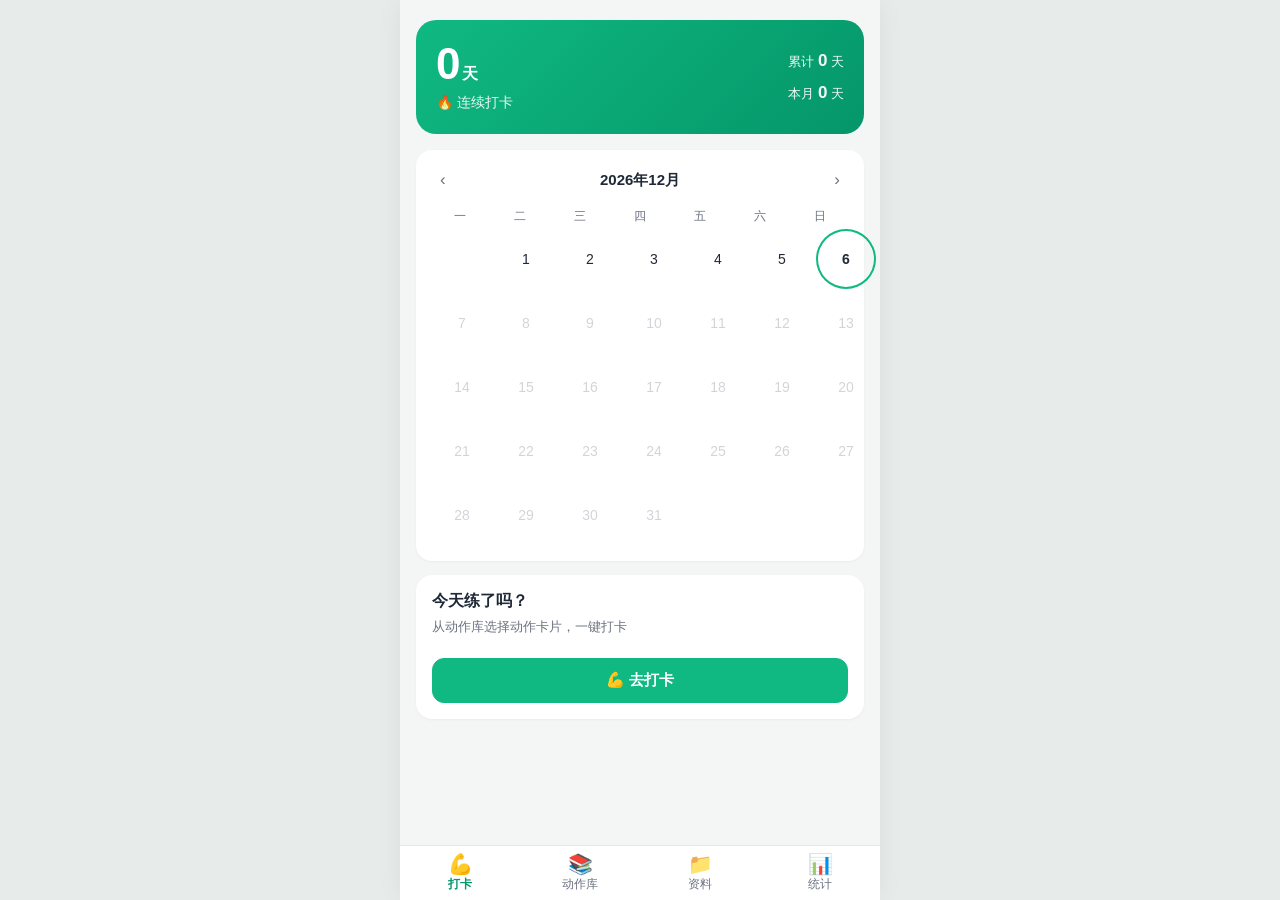
==== index.html @ fec84cb9 "Add files via upload" ====
<!DOCTYPE html>
<html lang="zh-CN">
<head>
<meta charset="UTF-8">
<meta name="viewport" content="width=device-width, initial-scale=1, viewport-fit=cover">
<title>健身打卡</title>
<meta name="description" content="自用健身打卡小程序：每日打卡 + 动作库">
<meta name="theme-color" content="#10b981">
<link rel="manifest" href="manifest.json">
<link rel="icon" href="icons/icon-192.png" type="image/png">
<link rel="apple-touch-icon" href="icons/icon-192.png">
<meta name="mobile-web-app-capable" content="yes">
<meta name="apple-mobile-web-app-capable" content="yes">
<meta name="apple-mobile-web-app-status-bar-style" content="black-translucent">
<link rel="stylesheet" href="css/style.css">
</head>
<body>
<div class="app">

  <!-- Tab 1 今日打卡（动态渲染） -->
  <main id="page-today" class="page"></main>

  <!-- Tab 2 动作库 -->
  <main id="page-library" class="page hidden">
    <header class="page-head">
      <h1>动作库</h1>
      <p class="page-sub" id="lib-count"></p>
    </header>
    <div class="lib-search"><input id="lib-q" class="input" placeholder="搜索动作…"></div>
    <div class="chips" id="lib-chips"></div>
    <div id="lib-list"></div>
  </main>

  <!-- Tab 3 资料（网上收集的相关资料） -->
  <main id="page-materials" class="page hidden">
    <header class="page-head">
      <h1>资料</h1>
      <p class="page-sub" id="mat-count"></p>
    </header>
    <div class="lib-search"><input id="mat-q" class="input" placeholder="搜索标题或内容…"></div>
    <div class="chips" id="mat-chips"></div>
    <div id="mat-list"></div>
  </main>

  <!-- Tab 4 统计与备份（动态渲染） -->
  <main id="page-stats" class="page hidden"></main>

  <button class="fab" data-action="add-ex" aria-label="新增">＋</button>

  <nav class="tabbar">
    <button class="tab active" data-tab="today"><span class="tab-ico">💪</span>打卡</button>
    <button class="tab" data-tab="library"><span class="tab-ico">📚</span>动作库</button>
    <button class="tab" data-tab="materials"><span class="tab-ico">📁</span>资料</button>
    <button class="tab" data-tab="stats"><span class="tab-ico">📊</span>统计</button>
  </nav>
</div>

<div id="overlay-root"></div>
<div id="toast-root"></div>

<script src="js/store.js"></script>
<script src="js/seed.js"></script>
<script src="js/sync.js"></script>
<script src="js/ui.js"></script>
<script src="js/app.js"></script>
</body>
</html>
---- css/style.css ----
/* 健身打卡 - 移动优先，绿色健康主题 */
:root {
  --primary: #10b981;
  --primary-dark: #059669;
  --primary-light: #d1fae5;
  --bg: #f4f6f5;
  --card: #ffffff;
  --text: #1f2937;
  --muted: #6b7280;
  --border: #e5e7eb;
  --danger: #ef4444;
  --body-bg: #e7ebe9;
  --input-bg: #ffffff;
  --input-bg-2: #f9fafb;
  --toast-bg: rgba(17, 24, 39, .92);
  --toast-fg: #ffffff;
  --radius: 16px;
}

* { box-sizing: border-box; margin: 0; padding: 0; -webkit-tap-highlight-color: transparent; }

html, body { height: 100%; }

body {
  font-family: -apple-system, BlinkMacSystemFont, "PingFang SC", "Hiragino Sans GB", "Microsoft YaHei", "Segoe UI", sans-serif;
  background: var(--body-bg);
  color: var(--text);
  -webkit-font-smoothing: antialiased;
}

.app {
  max-width: 480px;
  margin: 0 auto;
  min-height: 100vh;
  min-height: 100dvh;
  background: var(--bg);
  position: relative;
  box-shadow: 0 0 24px rgba(0, 0, 0, .06);
}

/* ---------- 页面骨架 ---------- */
.page { padding: 20px 16px calc(80px + env(safe-area-inset-bottom)); }
.page.hidden { display: none; }

.page-head h1 { font-size: 24px; font-weight: 800; }
.page-sub { font-size: 13px; color: var(--muted); margin-top: 4px; }

/* ---------- 底部导航 ---------- */
.tabbar {
  position: fixed;
  bottom: 0; left: 50%;
  transform: translateX(-50%);
  width: 100%; max-width: 480px;
  display: flex;
  background: var(--card);
  border-top: 1px solid var(--border);
  padding-bottom: env(safe-area-inset-bottom);
  z-index: 40;
}
.tab {
  flex: 1;
  padding: 8px 0 7px;
  background: none; border: 0;
  font-size: 12px; color: var(--muted);
  display: flex; flex-direction: column; align-items: center; gap: 2px;
  cursor: pointer;
  font-family: inherit;
}
.tab .tab-ico { font-size: 20px; line-height: 1; }
.tab.active { color: var(--primary-dark); font-weight: 600; }

/* ---------- 通用卡片 ---------- */
.card {
  background: var(--card);
  border-radius: var(--radius);
  padding: 16px;
  margin-bottom: 14px;
  box-shadow: 0 1px 3px rgba(0, 0, 0, .04);
}
.card h3 { font-size: 15px; margin-bottom: 12px; }

/* ---------- 打卡页头部 ---------- */
.hero {
  background: linear-gradient(135deg, var(--primary), var(--primary-dark));
  color: #fff;
  border-radius: 20px;
  padding: 22px 20px;
  margin-bottom: 16px;
  display: flex; align-items: center; justify-content: space-between;
}
.hero-num { font-size: 44px; font-weight: 800; line-height: 1; }
.hero-unit { font-size: 16px; font-weight: 600; margin-left: 2px; }
.hero-sub { opacity: .92; margin-top: 8px; font-size: 14px; }
.hero-side { text-align: right; font-size: 13px; line-height: 1.9; opacity: .95; }
.hero-side b { font-size: 17px; }

/* ---------- 日历 ---------- */
.cal-head { display: flex; align-items: center; justify-content: space-between; margin-bottom: 10px; font-weight: 700; font-size: 15px; }
.cal-week, .cal-grid { display: grid; grid-template-columns: repeat(7, 1fr); gap: 4px; }
.cal-week span { font-size: 12px; color: var(--muted); text-align: center; padding: 4px 0; }
.cal-cell {
  aspect-ratio: 1;
  border-radius: 50%;
  border: 0; background: none;
  font-size: 14px; color: var(--text);
  cursor: pointer;
  display: flex; align-items: center; justify-content: center;
  font-family: inherit;
}
.cal-cell:disabled { cursor: default; color: #d1d5db; }
.cal-cell.done { background: var(--primary); color: #fff; font-weight: 700; }
.cal-cell.today:not(.done) { box-shadow: inset 0 0 0 2px var(--primary); font-weight: 700; }
.cal-cell.today.done { outline: 2px solid var(--primary-dark); outline-offset: 2px; }

/* ---------- 今日卡片 ---------- */
.today-title { font-size: 16px; font-weight: 700; margin-bottom: 6px; }
.today-sub { font-size: 13px; color: var(--muted); margin-bottom: 14px; }

/* ---------- 打卡记录列表 ---------- */
.day-records { margin-bottom: 12px; }
.day-record {
  display: flex; gap: 12px; align-items: center;
  background: var(--card);
  border: 1px solid var(--border);
  border-radius: 12px;
  padding: 10px 12px;
  margin-bottom: 8px;
}
.day-record-name { font-weight: 600; font-size: 14px; }
.day-record-detail { font-size: 12px; color: var(--muted); margin-top: 2px; line-height: 1.5; }

/* ---------- 按钮 ---------- */
.btn {
  flex: 1;
  padding: 12px 16px;
  border-radius: 12px;
  border: 1px solid var(--border);
  background: var(--card);
  font-size: 15px; color: var(--text);
  cursor: pointer;
  font-family: inherit;
}
.btn:active { transform: scale(.98); }
.btn-primary { background: var(--primary); border-color: var(--primary); color: #fff; font-weight: 600; }
.btn-danger { background: var(--danger); border-color: var(--danger); color: #fff; }
.btn-danger-ghost { background: none; border: none; color: var(--danger); font-size: 14px; }
.btn-block { width: 100%; margin-top: 8px; }
.btn-sm { padding: 7px 12px; font-size: 13px; }
.icon-btn { background: none; border: 0; font-size: 17px; color: var(--muted); cursor: pointer; padding: 4px 8px; }

/* ---------- 输入 ---------- */
.input {
  border: 1px solid var(--border);
  border-radius: 10px;
  padding: 10px 12px;
  font-size: 15px;
  width: 100%;
  background: var(--input-bg);
  color: var(--text);
  font-family: inherit;
}
.input:focus { outline: 2px solid var(--primary); border-color: transparent; }
textarea.input { resize: vertical; }

/* ---------- 分类 chips ---------- */
.chips { display: flex; gap: 8px; overflow-x: auto; padding: 4px 0 10px; scrollbar-width: none; }
.chips::-webkit-scrollbar { display: none; }
.chip {
  flex: 0 0 auto;
  padding: 6px 14px;
  border-radius: 999px;
  border: 1px solid var(--border);
  background: var(--card);
  font-size: 13px; color: var(--muted);
  cursor: pointer;
  font-family: inherit;
}
.chip.active { background: var(--primary); border-color: var(--primary); color: #fff; font-weight: 600; }

/* ---------- 动作卡片网格 ---------- */
.ex-grid { display: grid; grid-template-columns: repeat(2, 1fr); gap: 10px; }
.ex-card {
  position: relative;
  background: var(--card);
  border: 1px solid var(--border);
  border-radius: 14px;
  padding: 14px 12px;
  cursor: pointer;
  display: flex; flex-direction: column; gap: 6px;
  text-align: left;
  font-family: inherit;
}
.ex-card:active { transform: scale(.98); }
.ex-emoji { font-size: 30px; line-height: 1; }
.ex-name { font-weight: 600; font-size: 14px; color: var(--text); }
.ex-cat { font-size: 11px; color: var(--muted); }

/* 选择模式下的动作卡片 */
.ex-card.pick.selected { border-color: var(--primary); background: var(--primary-light); }
.ex-check {
  position: absolute; top: 8px; right: 10px;
  width: 22px; height: 22px;
  border-radius: 50%;
  background: var(--bg); color: var(--muted);
  display: flex; align-items: center; justify-content: center;
  font-size: 13px;
  border: 1px solid var(--border);
}
.ex-card.pick.selected .ex-check { background: var(--primary); color: #fff; border-color: var(--primary); }

/* ---------- 悬浮按钮 ---------- */
.fab {
  position: fixed;
  right: max(16px, calc(50% - 240px + 16px));
  bottom: calc(84px + env(safe-area-inset-bottom));
  width: 56px; height: 56px;
  border-radius: 50%;
  background: var(--primary); color: #fff;
  font-size: 28px;
  border: 0;
  box-shadow: 0 4px 14px rgba(0, 0, 0, .28);
  cursor: pointer;
  z-index: 30;
}

/* ---------- 弹层 ---------- */
.overlay { position: fixed; inset: 0; z-index: 50; display: flex; }
.overlay-backdrop { position: absolute; inset: 0; background: rgba(0, 0, 0, .4); opacity: 0; transition: opacity .2s; }
.overlay.open .overlay-backdrop { opacity: 1; }
.overlay-panel {
  position: relative;
  background: var(--bg);
  width: 100%; max-width: 480px;
  margin: 0 auto;
  display: flex; flex-direction: column;
  box-shadow: 0 -8px 30px rgba(0, 0, 0, .12);
}
.overlay-head {
  display: flex; align-items: center; justify-content: space-between;
  padding: 16px;
  background: var(--card);
  border-bottom: 1px solid var(--border);
}
.overlay-title { font-size: 17px; font-weight: 700; }
.overlay-body { padding: 16px; overflow-y: auto; flex: 1; }
.overlay-foot {
  display: flex; gap: 10px;
  padding: 12px 16px calc(12px + env(safe-area-inset-bottom));
  background: var(--card);
  border-top: 1px solid var(--border);
}
.overlay-foot.col { flex-direction: column; }
.overlay-foot.col .btn-block { margin-top: 0; }
.overlay-foot.col .btn-block + .btn-block { margin-top: 8px; }
/* 底部弹层（sheet） */
.overlay-sheet { align-items: flex-end; }
.overlay-sheet .overlay-panel {
  max-height: 88vh; max-height: 88dvh;
  border-radius: 20px 20px 0 0;
  transform: translateY(100%);
  transition: transform .25s ease;
}
.overlay.open .overlay-panel { transform: translateY(0); }
.overlay-sheet .overlay-head { border-radius: 20px 20px 0 0; }
/* 全屏弹层 */
.overlay-full .overlay-panel { height: 100vh; height: 100dvh; }
.overlay-full .overlay-body { background: var(--bg); }

/* ---------- 打卡填写表单 ---------- */
.cf-item {
  background: var(--card);
  border: 1px solid var(--border);
  border-radius: 14px;
  margin-bottom: 10px;
  overflow: hidden;
}
.cf-item-head {
  width: 100%;
  display: flex; align-items: center; gap: 10px;
  padding: 12px 14px;
  cursor: pointer;
}
.cf-item-name { font-weight: 600; font-size: 15px; flex: 1; }
.cf-item-sum { font-size: 12px; color: var(--muted); }
.cf-item-arrow { color: var(--muted); font-size: 13px; transition: transform .2s; }
.cf-item-arrow.open { transform: rotate(180deg); }
.cf-item-body { padding: 0 14px 14px; }
.cf-item-body.hidden { display: none; }
.cf-item .input { background: var(--input-bg-2); }

.set-row { display: flex; align-items: center; gap: 8px; margin-bottom: 8px; }
.set-no { width: 32px; font-size: 13px; color: var(--muted); flex: 0 0 auto; }
.set-row .input { flex: 1; padding: 8px 10px; font-size: 14px; }
.set-row-head { display: flex; gap: 8px; margin-bottom: 4px; }
.set-row-head span { font-size: 11px; color: var(--muted); width: 32px; flex: 0 0 auto; }
.set-row-head span + span { flex: 1; width: auto; }
.set-row-head span:last-child { width: 34px; }
.cf-note { margin-top: 10px; }

/* ---------- 选择动作弹层 ---------- */
.picker-history { margin-bottom: 10px; }
.ph-toggle {
  width: 100%;
  display: flex; align-items: center; gap: 6px;
  background: var(--primary-light);
  color: var(--primary-dark);
  border: 0; border-radius: 10px;
  padding: 10px 12px;
  font-size: 14px; font-weight: 600;
  cursor: pointer;
  font-family: inherit;
}
.ph-arrow { margin-left: auto; transition: transform .2s; font-size: 12px; }
.ph-arrow.open { transform: rotate(180deg); }
.ph-list { margin-top: 8px; display: flex; flex-direction: column; gap: 6px; max-height: 200px; overflow-y: auto; }
.ph-list.hidden { display: none; }
.ph-item {
  display: flex; align-items: center; gap: 10px;
  background: var(--card);
  border: 1px solid var(--border);
  border-radius: 10px;
  padding: 9px 12px;
  cursor: pointer;
  font-family: inherit;
  text-align: left;
  width: 100%;
}
.ph-item.active { border-color: var(--primary); background: var(--primary-light); }
.ph-emoji { font-size: 16px; letter-spacing: 1px; flex: 0 0 auto; }
.ph-label { flex: 1; font-size: 13px; color: var(--text); }
.ph-badge { font-size: 11px; color: var(--primary-dark); font-weight: 600; flex: 0 0 auto; }
.ph-empty { text-align: center; font-size: 12px; color: var(--muted); padding: 8px 0; }

.picker-search { margin-bottom: 10px; }
.picker-list { margin-top: 2px; }

/* ---------- 资料列表 ---------- */
.mat-list { display: flex; flex-direction: column; gap: 10px; }
.mat-card {
  width: 100%;
  background: var(--card);
  border: 1px solid var(--border);
  border-radius: 14px;
  padding: 12px 14px;
  cursor: pointer;
  text-align: left;
  font-family: inherit;
  display: block;
}
.mat-card:active { transform: scale(.98); }
.mat-head { display: flex; align-items: center; gap: 8px; margin-bottom: 6px; }
.mat-title { flex: 1; font-weight: 600; font-size: 15px; color: var(--text); }
.mat-preview {
  font-size: 13px; color: var(--muted); line-height: 1.6;
  display: -webkit-box;
  -webkit-line-clamp: 2;
  -webkit-box-orient: vertical;
  overflow: hidden;
}
.mat-meta { font-size: 11px; color: var(--muted); margin-top: 6px; }
.mat-link { margin-top: 12px; }

/* ---------- 动作详情 ---------- */
.ex-detail { text-align: center; }
.ex-detail-emoji { font-size: 56px; margin: 6px 0 12px; }
.ex-detail-meta { margin-bottom: 10px; }
.tag {
  display: inline-block;
  background: var(--primary-light); color: var(--primary-dark);
  border-radius: 999px;
  padding: 3px 12px;
  font-size: 12px; font-weight: 600;
}
.ex-detail-desc { font-size: 14px; color: var(--text); line-height: 1.7; text-align: left; background: var(--card); border: 1px solid var(--border); border-radius: 12px; padding: 12px; }
.ex-detail-created { font-size: 12px; color: var(--muted); margin-top: 10px; }

/* ---------- 新增/编辑动作表单 ---------- */
.form-label { display: block; font-size: 13px; font-weight: 600; color: var(--muted); margin: 14px 0 6px; }
.emoji-grid { display: grid; grid-template-columns: repeat(6, 1fr); gap: 8px; }
.emoji-opt {
  font-size: 24px;
  padding: 8px 0;
  border-radius: 10px;
  border: 1px solid var(--border);
  background: var(--input-bg);
  cursor: pointer;
}
.emoji-opt.active { border-color: var(--primary); background: var(--primary-light); }

/* ---------- 确认弹窗 ---------- */
.confirm-msg { font-size: 14px; line-height: 1.7; color: var(--text); }

/* ---------- 统计页 ---------- */
.stats-grid { display: grid; grid-template-columns: 1fr 1fr; gap: 10px; margin-bottom: 14px; }
.stat-card { background: var(--card); border-radius: var(--radius); padding: 16px 8px; text-align: center; box-shadow: 0 1px 3px rgba(0, 0, 0, .04); }
.stat-num { font-size: 28px; font-weight: 800; color: var(--primary-dark); }
.stat-lbl { font-size: 12px; color: var(--muted); margin-top: 4px; }

.week-strip { display: flex; justify-content: space-between; }
.ws-day { display: flex; flex-direction: column; align-items: center; gap: 6px; font-size: 11px; color: var(--muted); }
.ws-dot {
  width: 34px; height: 34px;
  border-radius: 50%;
  background: var(--border);
  display: flex; align-items: center; justify-content: center;
  font-size: 14px;
}
.ws-dot.done { background: var(--primary); }

.top-list { list-style: none; }
.top-list li {
  display: flex; align-items: center; gap: 10px;
  padding: 9px 0;
  border-bottom: 1px solid var(--border);
}
.top-list li:last-child { border-bottom: 0; }
.top-name { flex: 1; font-size: 14px; }
.top-count {
  background: var(--primary-light); color: var(--primary-dark);
  border-radius: 999px;
  padding: 2px 10px;
  font-size: 12px; font-weight: 600;
}

.backup-note { font-size: 13px; color: var(--muted); line-height: 1.6; margin-bottom: 12px; }

/* 主题颜色选择 */
.theme-row { display: flex; gap: 14px; align-items: center; }
.theme-dot {
  width: 34px; height: 34px;
  border-radius: 50%;
  border: 2px solid transparent;
  cursor: pointer;
  padding: 0;
}
.theme-dot.active { border-color: var(--text); box-shadow: 0 0 0 3px var(--card), 0 0 0 5px var(--primary); }
.theme-name { font-size: 12px; color: var(--muted); margin-top: 10px; }
.howto { padding-left: 18px; font-size: 13px; color: var(--muted); line-height: 1.9; }

/* ---------- 空状态 ---------- */
.empty { text-align: center; color: var(--muted); padding: 30px 0; font-size: 14px; }
.empty .big { font-size: 40px; display: block; margin-bottom: 8px; }

/* ---------- Toast ---------- */
#toast-root { position: fixed; top: 24px; left: 50%; transform: translateX(-50%); z-index: 100; pointer-events: none; }
.toast {
  background: var(--toast-bg); color: var(--toast-fg);
  padding: 10px 20px;
  border-radius: 999px;
  font-size: 14px;
  opacity: 0; transform: translateY(-8px);
  transition: all .25s;
  white-space: nowrap;
}
.toast.show { opacity: 1; transform: translateY(0); }
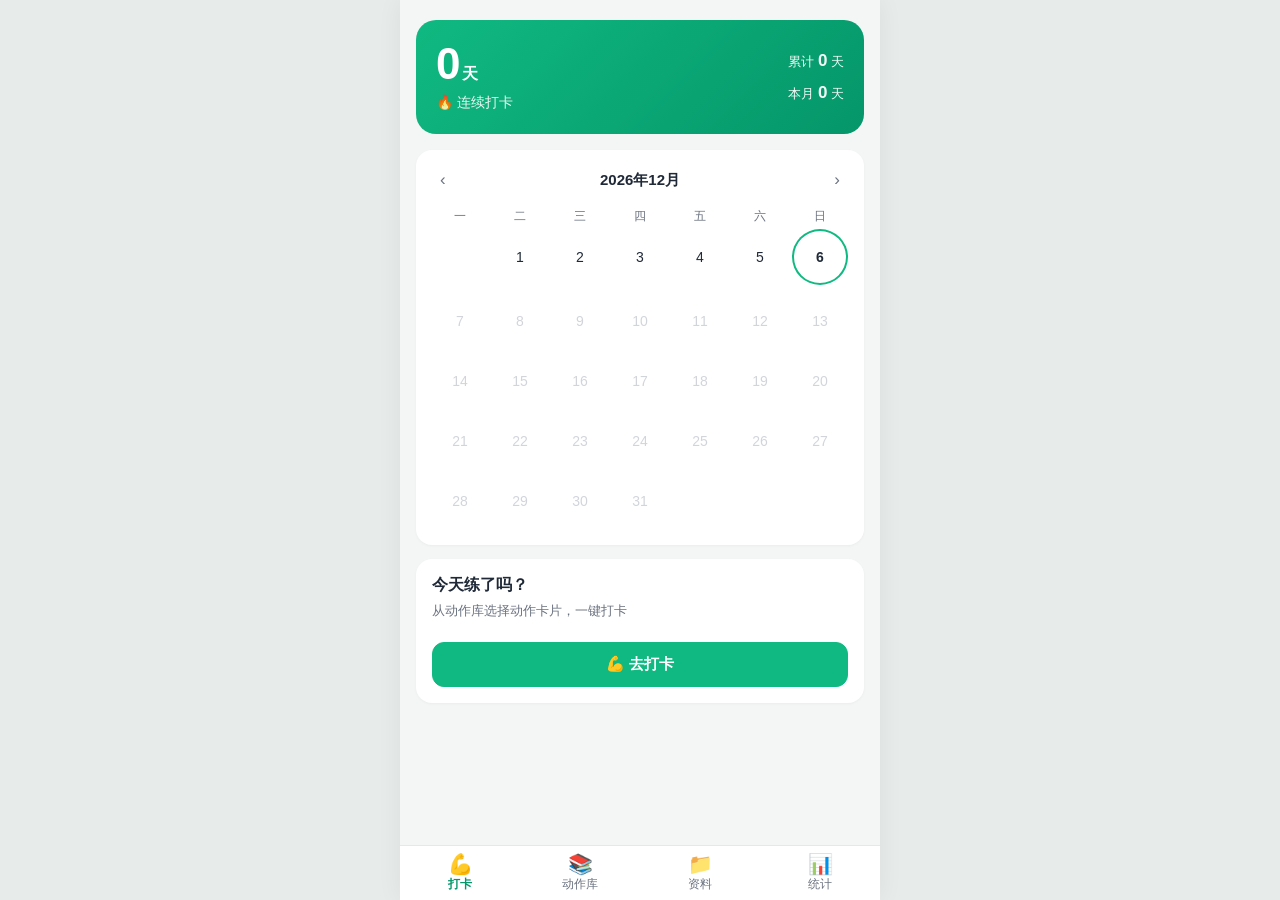
==== commit 84398ff9: "V9" ====
--- a/index.html
+++ b/index.html
@@ -1,62 +1,62 @@
 <!DOCTYPE html>
-<html lang="zh-CN">
-<head>
-<meta charset="UTF-8">
-<meta name="viewport" content="width=device-width, initial-scale=1, viewport-fit=cover">
+<html lang="zh-CN" data-page-node-id="gp3W3NDCX9GwTTf0K93uTn">
+<head data-page-node-id="0X7kZvVnZ9KjkIlNbeNRP6">
+<meta charset="UTF-8" data-page-node-id="y0VbXMyXx4WgFaqmZFSPt0">
+<meta name="viewport" content="width=device-width, initial-scale=1, viewport-fit=cover" data-page-node-id="o2d4AsVZs7dEZUKSnPXTo9">
 <title>健身打卡</title>
-<meta name="description" content="自用健身打卡小程序：每日打卡 + 动作库">
-<meta name="theme-color" content="#10b981">
-<link rel="manifest" href="manifest.json">
-<link rel="icon" href="icons/icon-192.png" type="image/png">
-<link rel="apple-touch-icon" href="icons/icon-192.png">
-<meta name="mobile-web-app-capable" content="yes">
-<meta name="apple-mobile-web-app-capable" content="yes">
-<meta name="apple-mobile-web-app-status-bar-style" content="black-translucent">
-<link rel="stylesheet" href="css/style.css">
+<meta name="description" content="自用健身打卡小程序：每日打卡 + 动作库" data-page-node-id="7bC9nMIjXzznjpeP49HwN7">
+<meta name="theme-color" content="#10b981" data-page-node-id="O1lpmyYO6ajUBOrVpeNkUG">
+<link rel="manifest" href="manifest.json" data-page-node-id="26YZYqchqk4mGwP5lrVFvC">
+<link rel="icon" href="icons/icon-192.png" type="image/png" data-page-node-id="Lenj9HTdWrkx9C2ZnnKvxp">
+<link rel="apple-touch-icon" href="icons/icon-192.png" data-page-node-id="3vph59aqA2f14xMv1GrzN7">
+<meta name="mobile-web-app-capable" content="yes" data-page-node-id="7byo7tIbB7nHFeKJSZbIAk">
+<meta name="apple-mobile-web-app-capable" content="yes" data-page-node-id="ivi2Fof2xOlAKLU0t624fC">
+<meta name="apple-mobile-web-app-status-bar-style" content="black-translucent" data-page-node-id="wjWzRCCkp1o1osxqredEYT">
+<link rel="stylesheet" href="css/style.css" data-page-node-id="HZRCjbLAhBfzaBUY0ROeGC">
 </head>
-<body>
-<div class="app">
+<body data-page-node-id="TrFCyyNDCQR4AChjceKBOX">
+<div class="app" data-page-node-id="Zj1a8deHdbS24hSYCD0oJb">
 
   <!-- Tab 1 今日打卡（动态渲染） -->
-  <main id="page-today" class="page"></main>
+  <main id="page-today" class="page" data-page-node-id="oV2Cv2Aa3QzjbbRFg1zp8H"></main>
 
   <!-- Tab 2 动作库 -->
-  <main id="page-library" class="page hidden">
-    <header class="page-head">
-      <h1>动作库</h1>
-      <p class="page-sub" id="lib-count"></p>
+  <main id="page-library" class="page hidden" data-page-node-id="HestLGWxh33AsYdlYcxXDQ">
+    <header class="page-head" data-page-node-id="WeDST2KNyK4PYH04AtSokT">
+      <h1 data-page-node-id="AVs9SAYP8AxGIm3GGOVRIH">动作库</h1>
+      <p class="page-sub" id="lib-count" data-page-node-id="hjtZAXy1EmHlhsV3CyvoqD"></p>
     </header>
-    <div class="lib-search"><input id="lib-q" class="input" placeholder="搜索动作…"></div>
-    <div class="chips" id="lib-chips"></div>
-    <div id="lib-list"></div>
+    <div class="lib-search" data-page-node-id="t4ChoIWVebbKr5pWcC1XGC"><input id="lib-q" class="input" placeholder="搜索动作…" data-page-node-id="XNFV7l8SfwFYMeFdcCiO00"></div>
+    <div class="chips" id="lib-chips" data-page-node-id="bKDgrofnAOhsybxFGXYyrC"></div>
+    <div id="lib-list" data-page-node-id="nDE9CKEgukt524uIaWiaBH"></div>
   </main>
 
   <!-- Tab 3 资料（网上收集的相关资料） -->
-  <main id="page-materials" class="page hidden">
-    <header class="page-head">
-      <h1>资料</h1>
-      <p class="page-sub" id="mat-count"></p>
+  <main id="page-materials" class="page hidden" data-page-node-id="LLE9pc31GrkcSPJSK87IWx">
+    <header class="page-head" data-page-node-id="5E1usj7gmqI0aoKSZ4JrcX">
+      <h1 data-page-node-id="8kOaMvCrNYgq7wUx5rGHE6">资料</h1>
+      <p class="page-sub" id="mat-count" data-page-node-id="C3J7mMiippA1GI5F2Uf0dH"></p>
     </header>
-    <div class="lib-search"><input id="mat-q" class="input" placeholder="搜索标题或内容…"></div>
-    <div class="chips" id="mat-chips"></div>
-    <div id="mat-list"></div>
+    <div class="lib-search" data-page-node-id="vYF8mssnGX2iX7FnFnOOH7"><input id="mat-q" class="input" placeholder="搜索标题或内容…" data-page-node-id="nbmKViJJtxRZ6DHartKvg9"></div>
+    <div class="chips" id="mat-chips" data-page-node-id="HZ4xJRS2dGcpYFCfm8wWLy"></div>
+    <div id="mat-list" data-page-node-id="BDGWEXvG0P2b9XWWRo6zPw"></div>
   </main>
 
   <!-- Tab 4 统计与备份（动态渲染） -->
-  <main id="page-stats" class="page hidden"></main>
+  <main id="page-stats" class="page hidden" data-page-node-id="QA5nUvd0BhGoCePCyiPRk0"></main>
 
-  <button class="fab" data-action="add-ex" aria-label="新增">＋</button>
+  <button class="fab" data-action="add-ex" aria-label="新增" data-page-node-id="6Pdnmd1wueIDg4jZxLrqqz">＋</button>
 
-  <nav class="tabbar">
-    <button class="tab active" data-tab="today"><span class="tab-ico">💪</span>打卡</button>
-    <button class="tab" data-tab="library"><span class="tab-ico">📚</span>动作库</button>
-    <button class="tab" data-tab="materials"><span class="tab-ico">📁</span>资料</button>
-    <button class="tab" data-tab="stats"><span class="tab-ico">📊</span>统计</button>
+  <nav class="tabbar" data-page-node-id="Mlnac0DblJwUr3ADOxkF2E">
+    <button class="tab active" data-tab="today" data-page-node-id="QSgDCI0SmrpBrFOebQ60lr"><span class="tab-ico" data-page-node-id="M75FDBoHOSJcLtHsPz6hpt">💪</span>打卡</button>
+    <button class="tab" data-tab="library" data-page-node-id="GBrmzzx6DYZAISie2b8iFm"><span class="tab-ico" data-page-node-id="iG4mR4lh6sOoTTmKDLBoeH">📚</span>动作库</button>
+    <button class="tab" data-tab="materials" data-page-node-id="xKXhArIlyl3wnX55kZfQDm"><span class="tab-ico" data-page-node-id="vYdV4EMmWOh1e8AP7rgtR5">📁</span>资料</button>
+    <button class="tab" data-tab="stats" data-page-node-id="sbALJoBH8Fb2MdaHbw2jyF"><span class="tab-ico" data-page-node-id="OUZd5wWIY9JVv6W3IkigBs">📊</span>统计</button>
   </nav>
 </div>
 
-<div id="overlay-root"></div>
-<div id="toast-root"></div>
+<div id="overlay-root" data-page-node-id="EUPmvPHHVrQltBIiLJNpH9"></div>
+<div id="toast-root" data-page-node-id="apy33A4BDQK9grrZgILvKN"></div>
 
 <script src="js/store.js"></script>
 <script src="js/seed.js"></script>
--- a/css/style.css
+++ b/css/style.css
@@ -19,7 +19,9 @@
 
 * { box-sizing: border-box; margin: 0; padding: 0; -webkit-tap-highlight-color: transparent; }
 
-html, body { height: 100%; }
+html, body { height: 100%; overflow-x: hidden; }
+/* html 背景与导航栏同色：底部安全区（Home 条区域）不再露出灰色，视觉上导航栏延伸到屏幕底 */
+html { background: var(--card); }
 
 body {
   font-family: -apple-system, BlinkMacSystemFont, "PingFang SC", "Hiragino Sans GB", "Microsoft YaHei", "Segoe UI", sans-serif;
@@ -39,13 +41,21 @@
 }
 
 /* ---------- 页面骨架 ---------- */
-.page { padding: 20px 16px calc(80px + env(safe-area-inset-bottom)); }
+/* 顶部预留状态栏安全区：主屏 PWA 全屏模式下内容不再顶到时间/电量下面 */
+.page {
+  padding: calc(env(safe-area-inset-top) + 20px) 16px calc(80px + env(safe-area-inset-bottom));
+  max-width: 100%;
+}
 .page.hidden { display: none; }
 
 .page-head h1 { font-size: 24px; font-weight: 800; }
-.page-sub { font-size: 13px; color: var(--muted); margin-top: 4px; }
+.page-head { margin: 6px 0 20px; }
+.page-sub { font-size: 13px; color: var(--muted); margin-top: 6px; }
+/* 动作库/资料页搜索框：与标题、下方列表拉开间距 */
+.lib-search { margin: 0 0 12px; }
 
 /* ---------- 底部导航 ---------- */
+/* 固定在视口底部，不随内容滚动；transform 不作用于 fixed 定位 */
 .tabbar {
   position: fixed;
   bottom: 0; left: 50%;
@@ -56,6 +66,7 @@
   border-top: 1px solid var(--border);
   padding-bottom: env(safe-area-inset-bottom);
   z-index: 40;
+  will-change: transform;
 }
 .tab {
   flex: 1;
@@ -96,10 +107,13 @@
 
 /* ---------- 日历 ---------- */
 .cal-head { display: flex; align-items: center; justify-content: space-between; margin-bottom: 10px; font-weight: 700; font-size: 15px; }
-.cal-week, .cal-grid { display: grid; grid-template-columns: repeat(7, 1fr); gap: 4px; }
+/* minmax(0,1fr)：强制 7 列等分且不允许内容把列撑宽（手机上日历超出屏幕的根因防御） */
+.cal-week, .cal-grid { display: grid; grid-template-columns: repeat(7, minmax(0, 1fr)); gap: 4px; }
 .cal-week span { font-size: 12px; color: var(--muted); text-align: center; padding: 4px 0; }
 .cal-cell {
   aspect-ratio: 1;
+  min-width: 0;
+  padding: 0;
   border-radius: 50%;
   border: 0; background: none;
   font-size: 14px; color: var(--text);
@@ -126,8 +140,10 @@
   padding: 10px 12px;
   margin-bottom: 8px;
 }
-.day-record-name { font-weight: 600; font-size: 14px; }
-.day-record-detail { font-size: 12px; color: var(--muted); margin-top: 2px; line-height: 1.5; }
+.day-record-name { font-weight: 600; font-size: 14px; overflow-wrap: anywhere; }
+.day-record-detail { font-size: 12px; color: var(--muted); margin-top: 2px; line-height: 1.5; overflow-wrap: anywhere; }
+.day-record-main { flex: 1; min-width: 0; }
+.dr-thumb { width: 40px; height: 40px; object-fit: cover; border-radius: 10px; flex: 0 0 auto; display: block; }
 
 /* ---------- 按钮 ---------- */
 .btn {
@@ -178,7 +194,7 @@
 .chip.active { background: var(--primary); border-color: var(--primary); color: #fff; font-weight: 600; }
 
 /* ---------- 动作卡片网格 ---------- */
-.ex-grid { display: grid; grid-template-columns: repeat(2, 1fr); gap: 10px; }
+.ex-grid { display: grid; grid-template-columns: repeat(2, minmax(0, 1fr)); gap: 10px; }
 .ex-card {
   position: relative;
   background: var(--card);
@@ -281,6 +297,7 @@
   cursor: pointer;
 }
 .cf-item-name { font-weight: 600; font-size: 15px; flex: 1; }
+.cf-thumb { width: 30px; height: 30px; object-fit: cover; border-radius: 8px; flex: 0 0 auto; display: block; }
 .cf-item-sum { font-size: 12px; color: var(--muted); }
 .cf-item-arrow { color: var(--muted); font-size: 13px; transition: transform .2s; }
 .cf-item-arrow.open { transform: rotate(180deg); }
@@ -326,7 +343,11 @@
   width: 100%;
 }
 .ph-item.active { border-color: var(--primary); background: var(--primary-light); }
-.ph-emoji { font-size: 16px; letter-spacing: 1px; flex: 0 0 auto; }
+/* 历史打卡行的动作名预览（原来这里是一串动作 emoji，已改为文字） */
+.ph-names {
+  flex: 0 0 auto; max-width: 34%; font-size: 12px; color: var(--muted);
+  overflow: hidden; text-overflow: ellipsis; white-space: nowrap;
+}
 .ph-label { flex: 1; font-size: 13px; color: var(--text); }
 .ph-badge { font-size: 11px; color: var(--primary-dark); font-weight: 600; flex: 0 0 auto; }
 .ph-empty { text-align: center; font-size: 12px; color: var(--muted); padding: 8px 0; }
@@ -376,7 +397,7 @@
 
 /* ---------- 新增/编辑动作表单 ---------- */
 .form-label { display: block; font-size: 13px; font-weight: 600; color: var(--muted); margin: 14px 0 6px; }
-.emoji-grid { display: grid; grid-template-columns: repeat(6, 1fr); gap: 8px; }
+.emoji-grid { display: grid; grid-template-columns: repeat(6, minmax(0, 1fr)); gap: 8px; }
 .emoji-opt {
   font-size: 24px;
   padding: 8px 0;
@@ -391,7 +412,7 @@
 .confirm-msg { font-size: 14px; line-height: 1.7; color: var(--text); }
 
 /* ---------- 统计页 ---------- */
-.stats-grid { display: grid; grid-template-columns: 1fr 1fr; gap: 10px; margin-bottom: 14px; }
+.stats-grid { display: grid; grid-template-columns: repeat(2, minmax(0, 1fr)); gap: 10px; margin-bottom: 14px; }
 .stat-card { background: var(--card); border-radius: var(--radius); padding: 16px 8px; text-align: center; box-shadow: 0 1px 3px rgba(0, 0, 0, .04); }
 .stat-num { font-size: 28px; font-weight: 800; color: var(--primary-dark); }
 .stat-lbl { font-size: 12px; color: var(--muted); margin-top: 4px; }
@@ -415,6 +436,7 @@
 }
 .top-list li:last-child { border-bottom: 0; }
 .top-name { flex: 1; font-size: 14px; }
+.top-thumb { width: 30px; height: 30px; object-fit: cover; border-radius: 8px; flex: 0 0 auto; display: block; }
 .top-count {
   background: var(--primary-light); color: var(--primary-dark);
   border-radius: 999px;
@@ -437,12 +459,21 @@
 .theme-name { font-size: 12px; color: var(--muted); margin-top: 10px; }
 .howto { padding-left: 18px; font-size: 13px; color: var(--muted); line-height: 1.9; }
 
+/* ---------- 版本卡片 ---------- */
+.ver-row { display: flex; align-items: flex-start; gap: 10px; margin-bottom: 4px; }
+.ver-badge {
+  flex: 0 0 auto; padding: 3px 10px; border-radius: 999px;
+  background: var(--primary); color: #fff; font-size: 12px; font-weight: 600; line-height: 1.5;
+}
+.ver-note { flex: 1; min-width: 0; font-size: 12px; color: var(--muted); line-height: 1.6; }
+.ver-note b { color: var(--text); }
+
 /* ---------- 空状态 ---------- */
 .empty { text-align: center; color: var(--muted); padding: 30px 0; font-size: 14px; }
 .empty .big { font-size: 40px; display: block; margin-bottom: 8px; }
 
 /* ---------- Toast ---------- */
-#toast-root { position: fixed; top: 24px; left: 50%; transform: translateX(-50%); z-index: 100; pointer-events: none; }
+#toast-root { position: fixed; top: calc(env(safe-area-inset-top) + 16px); left: 50%; transform: translateX(-50%); z-index: 100; pointer-events: none; }
 .toast {
   background: var(--toast-bg); color: var(--toast-fg);
   padding: 10px 20px;
@@ -453,3 +484,49 @@
   white-space: nowrap;
 }
 .toast.show { opacity: 1; transform: translateY(0); }
+
+/* ---------- 自定义分类 ---------- */
+.chip-add {
+  border-style: dashed;
+  color: var(--primary-dark);
+  background: var(--primary-light);
+  font-weight: 600;
+}
+.cat-row {
+  display: flex; align-items: center; justify-content: space-between;
+  background: var(--input-bg-2);
+  border: 1px solid var(--border);
+  border-radius: 10px;
+  padding: 6px 8px 6px 12px;
+  margin-bottom: 8px;
+  font-size: 14px;
+}
+.cat-row .icon-btn { color: var(--danger); }
+.cat-row .icon-btn[data-edit-cat] { color: var(--muted); }
+.cat-emoji { display: flex; align-items: center; gap: 4px; }
+.cat-emoji-opt { padding: 5px 10px; }
+
+/* ---------- 动作图片说明 ---------- */
+img { max-width: 100%; }
+.img-pick { display: flex; align-items: center; gap: 12px; }
+.img-thumb {
+  width: 84px; height: 84px;
+  object-fit: cover;
+  border-radius: 12px;
+  border: 1px solid var(--border);
+  display: block;
+}
+.img-tip { font-size: 12px; color: var(--muted); line-height: 1.6; flex: 1; }
+.ex-thumb {
+  width: 100%; height: 86px;
+  object-fit: cover;
+  border-radius: 10px;
+  display: block;
+}
+.ex-detail-img {
+  width: 100%;
+  border-radius: 14px;
+  margin: 4px 0 10px;
+  display: block;
+  border: 1px solid var(--border);
+}
